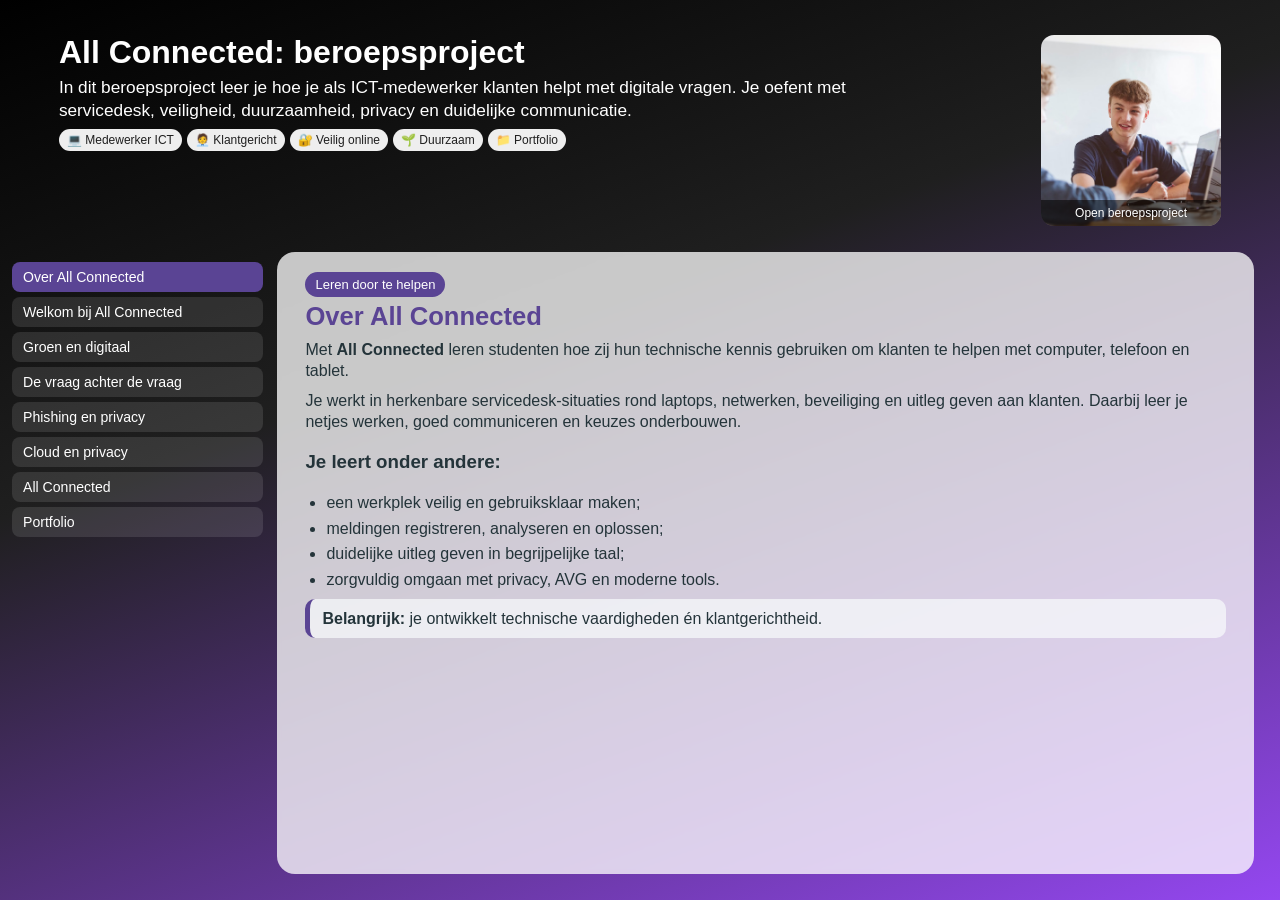
==== connectedberoepsproject.html @ 1dab3401 "Add files via upload" ====
<!DOCTYPE html>
<html lang="nl">
<head>
<meta charset="UTF-8">
<title>All Connected - Beroepsproject</title>
<link rel="stylesheet" href="style.css">
</head>
<body data-page="beroepsproject">
<div class="tab-wrapper">
  <section class="banner">
    <div class="banner-text">
      <h1>All Connected: beroepsproject</h1>
      <p>In dit beroepsproject leer je hoe je als ICT-medewerker klanten helpt met digitale vragen. Je oefent met servicedesk, veiligheid, duurzaamheid, privacy en duidelijke communicatie.</p>
      <div class="chips">
        <span>💻 Medewerker ICT</span>
        <span>🧑‍💼 Klantgericht</span>
        <span>🔐 Veilig online</span>
        <span>🌱 Duurzaam</span>
        <span>📁 Portfolio</span>
      </div>
    </div>
    <a class="banner-image-link" href="https://www.stichtingpraktijkleren.nl/ict/all-connected-30" target="_blank" rel="noopener">
      <img class="banner-image" src="[data-uri]" alt="All Connected beroepsproject">
      <span class="banner-caption">Open beroepsproject</span>
    </a>
  </section>

  <div class="tab-page">
    <div class="tab-menu">
      <button class="tab-button active" onclick="openTab(event, 'over')">Over All Connected</button>
      <button class="tab-button" onclick="openTab(event, 'welkom')">Welkom bij All Connected</button>
      <button class="tab-button" onclick="openTab(event, 'groen')">Groen en digitaal</button>
      <button class="tab-button" onclick="openTab(event, 'vraag')">De vraag achter de vraag</button>
      <button class="tab-button" onclick="openTab(event, 'phishing')">Phishing en privacy</button>
      <button class="tab-button" onclick="openTab(event, 'cloud')">Cloud en privacy</button>
      <button class="tab-button" onclick="openTab(event, 'mail')">All Connected</button>
      <button class="tab-button" onclick="openTab(event, 'portfolio')">Portfolio</button>
    </div>

    <div class="tab-content-area">
      <div id="over" class="tab-content active">
        <span class="badge">Leren door te helpen</span>
        <h2>Over All Connected</h2>
        <p>Met <strong>All Connected</strong> leren studenten hoe zij hun technische kennis gebruiken om klanten te helpen met computer, telefoon en tablet.</p>
        <p>Je werkt in herkenbare servicedesk-situaties rond laptops, netwerken, beveiliging en uitleg geven aan klanten. Daarbij leer je netjes werken, goed communiceren en keuzes onderbouwen.</p>
        <h3>Je leert onder andere:</h3>
        <ul>
          <li>een werkplek veilig en gebruiksklaar maken;</li>
          <li>meldingen registreren, analyseren en oplossen;</li>
          <li>duidelijke uitleg geven in begrijpelijke taal;</li>
          <li>zorgvuldig omgaan met privacy, AVG en moderne tools.</li>
        </ul>
        <p class="note"><strong>Belangrijk:</strong> je ontwikkelt technische vaardigheden én klantgerichtheid.</p>
      </div>

      <div id="welkom" class="tab-content">
        <span class="badge">Introductie</span>
        <h2>Welkom bij All Connected!</h2>
        <p>Je hebt een welkomstmail ontvangen van <strong>Sarah Rahma</strong>, de coördinator van All Connected.</p>
        <p>Lees de mail goed en ontdek wat All Connected doet en wat jouw rol binnen het ICT-punt is. Je gebruikt de informatie om professioneel te starten met je eerste opdracht.</p>
        <h3>Let op deze vragen:</h3>
        <ul>
          <li>Wie komen er langs bij het ICT-punt?</li>
          <li>Welke digitale vragen kunnen klanten hebben?</li>
          <li>Wat wordt er van jou verwacht?</li>
          <li>Hoe reageer je klantgericht?</li>
        </ul>
        <p class="info"><strong>Tip:</strong> maak korte aantekeningen voor je portfolio.</p>
      </div>

      <div id="groen" class="tab-content">
        <span class="badge">Duurzaam ICT-gebruik</span>
        <h2>Groen en digitaal</h2>
        <p>In het buurthuis is duurzaamheid een belangrijk thema. Oude telefoons, laptops en kabels worden vaak te snel weggegooid.</p>
        <p>Soms staan er nog persoonlijke gegevens op apparaten. Dat is onveilig én niet goed voor het milieu. Daarom kijk je naar hergebruik, reparatie en veilig inleveren.</p>
        <h3>Jouw opdracht:</h3>
        <ul>
          <li>onderzoek veilig hergebruik van apparaten;</li>
          <li>kijk hoe data veilig verwijderd wordt;</li>
          <li>bedenk duurzame adviezen voor de wijk.</li>
        </ul>
        <p class="note"><strong>Doel:</strong> laat zien hoe ICT groener en veiliger kan.</p>
      </div>

      <div id="vraag" class="tab-content">
        <span class="badge">Klantvraag analyseren</span>
        <h2>De vraag achter de vraag</h2>
        <p>Je hebt al geoefend met onderzoek doen en advies geven. Nu kijk je beter naar wat een klant echt nodig heeft.</p>
        <p>Soms klinkt een vraag simpel, maar zit er een andere hulpvraag achter. Door goed door te vragen voorkom je dat je te snel een verkeerde oplossing kiest.</p>
        <h3>Je oefent met:</h3>
        <ul>
          <li>goed luisteren en doorvragen;</li>
          <li>de echte hulpvraag herkennen;</li>
          <li>informatie kort samenvatten;</li>
          <li>een passende reactie geven.</li>
        </ul>
        <p class="info"><strong>Onthoud:</strong> niet alleen oplossen, maar ook helder uitleggen.</p>
      </div>

      <div id="phishing" class="tab-content">
        <span class="badge">Veilig online</span>
        <h2>Phishing en privacy</h2>
        <p>Je krijgt een nieuwe mail en onderzoekt of het bericht betrouwbaar is. Je kijkt kritisch naar afzender, links, taalgebruik en gevraagde gegevens.</p>
        <p>Klanten ontvangen geregeld verdachte e-mails, sms'jes of meldingen die gegevens of toegang proberen te krijgen.</p>
        <h3>Je let op:</h3>
        <ul>
          <li>kenmerken van phishing;</li>
          <li>betrouwbaarheid van afzender en links;</li>
          <li>zorgvuldig omgaan met persoonsgegevens;</li>
          <li>veilig advies voor de klant.</li>
        </ul>
        <p class="note"><strong>Belangrijk:</strong> deel nooit wachtwoorden of codes.</p>
      </div>

      <div id="cloud" class="tab-content">
        <span class="badge">Cloudopslag</span>
        <h2>Cloud en privacy</h2>
        <p>In het buurthuis komen vragen over de cloud, zoals: wat is het, waar staan bestanden en wie kan erbij?</p>
        <p>Je leert hoe je cloudopslag in eenvoudige taal uitlegt. Ook bespreek je wat klanten zelf kunnen doen om bestanden en accounts beter te beschermen.</p>
        <h3>Je onderzoekt:</h3>
        <ul>
          <li>wat cloudopslag is;</li>
          <li>welke privacy- en veiligheidsrisico's er zijn;</li>
          <li>hoe klanten veilig instellingen gebruiken;</li>
          <li>wat delen, synchroniseren en back-uppen betekent.</li>
        </ul>
        <p class="info"><strong>Tip:</strong> gebruik herkenbare voorbeelden zoals foto's op de telefoon.</p>
      </div>

      <div id="mail" class="tab-content">
        <span class="badge">Nieuwe melding</span>
        <h2>All Connected</h2>
        <p>Er staat weer een mailtje klaar. Lees de mail en bepaal wat de klant precies nodig heeft.</p>
        <p>Je oefent met het verwerken van een nieuwe melding en kiest de juiste vervolgstap. Daarbij let je op volledigheid, urgentie en een klantvriendelijke toon.</p>
        <h3>Werk stap voor stap:</h3>
        <ol>
          <li>lees de mail;</li>
          <li>noteer de kern;</li>
          <li>bepaal de hulpvraag;</li>
          <li>kies de juiste actie;</li>
          <li>formuleer een duidelijke reactie.</li>
        </ol>
      </div>

      <div id="portfolio" class="tab-content">
        <span class="badge">Bewijs verzamelen</span>
        <h2>Portfolio</h2>
        <p>Verzamel bewijs van wat je leert en maakt binnen het beroepsproject. Zo laat je zien hoe je werkt, welke keuzes je maakt en hoe je jezelf ontwikkelt.</p>
        <h3>Voorbeelden van bewijs:</h3>
        <ul>
          <li>aantekeningen van opdrachten;</li>
          <li>uitwerkingen van onderzoeken of adviezen;</li>
          <li>screenshots van resultaten;</li>
          <li>voorbeelden van klantreacties;</li>
          <li>een korte reflectie op je leerproces.</li>
        </ul>
        <p class="info"><strong>Tip:</strong> bewaar ook tussenstappen, niet alleen het eindresultaat.</p>
      </div>
    </div>
  </div>
</div>

<script>
function openTab(event, tabId) {
  document.querySelectorAll('.tab-content').forEach(function(content) {
    content.classList.remove('active');
  });
  document.querySelectorAll('.tab-button').forEach(function(button) {
    button.classList.remove('active');
  });
  document.getElementById(tabId).classList.add('active');
  event.currentTarget.classList.add('active');
}
</script>
</body>
</html>
---- style.css ----
/* ================================================================
   All Connected
   Dit bestand bevat alle vormgeving van de pagina's in deze map.
   ================================================================ */

:root {
  /* Kleur 01 – hoofdkleur: #9447F0 */
  --kleur-01: #9447F0;
  /* Kleur 02 – lichte accentkleur: #E5C7FE */
  --kleur-02: #E5C7FE;
  /* Kleur 03 – zacht accent: #D594FF */
  --kleur-03: #D594FF;
  /* Kleur 04 – donker accent: #5A4494 */
  --kleur-04: #5A4494;

  --hoofdkleur: var(--kleur-01);
  --donker-accent: var(--kleur-04);
  --ink: #101828;
  --muted: #475467;
  /* Neutrale transparante tekstvakken: geen gekleurde waas. */
  --glass: rgba(255, 255, 255, 0.64);
  --glass-strong: rgba(255, 255, 255, 0.76);
  --glass-border: rgba(255, 255, 255, 0.42);
  --shadow: 0 18px 46px rgba(0, 0, 0, 0.20);
  --radius-xl: 24px;
  --radius-lg: 20px;
  --radius-md: 16px;
}

* { box-sizing: border-box; }

html,
body {
  width: 100%;
  min-height: 100%;
  margin: 0;
  padding: 0;
  font-family: Arial, Helvetica, sans-serif;
  color: var(--ink);
  background: transparent;
}

body {
  display: grid;
  place-items: start center;
  overflow: hidden;
}

/* Het vaste Canvas-vlak van 1000 bij 500 pixels. */
.page-shell {
  width: min(1000px, 100vw);
  height: 500px;
  min-height: 0;
  position: relative;
  overflow: hidden;
  border-radius: var(--radius-xl);
  background:
    radial-gradient(circle at 18% 14%, color-mix(in srgb, var(--kleur-03) 23%, transparent) 0 14%, transparent 34%),
    radial-gradient(circle at 87% 88%, color-mix(in srgb, var(--kleur-01) 38%, transparent) 0 19%, transparent 44%),
    linear-gradient(160deg, #000000 0%, #1f1f1f 38%, var(--kleur-04) 68%, var(--kleur-01) 100%);
  box-shadow: var(--shadow);
}

.page-shell::before {
  content: "";
  position: absolute;
  inset: 0;
  background:
    linear-gradient(90deg, rgba(255,255,255,0.06) 0 1px, transparent 1px 80px),
    linear-gradient(0deg, rgba(255,255,255,0.04) 0 1px, transparent 1px 80px);
  opacity: 0.28;
  pointer-events: none;
}

.content-grid {
  position: relative;
  z-index: 1;
  height: 100%;
  display: grid;
  grid-template-columns: 1.08fr 0.92fr;
  gap: 22px;
  padding: 16px 22px;
}

.left-column,
.right-column { min-width: 0; }

.left-column {
  display: grid;
  grid-template-rows: auto 1fr;
  gap: 14px;
}

/* Halfdoorzichtige witte informatievakken. */
.glass-card {
  background: var(--glass);
  border: 1px solid var(--glass-border);
  border-radius: var(--radius-lg);
  box-shadow: 0 14px 34px rgba(0, 0, 0, 0.14);
  backdrop-filter: blur(10px) saturate(125%);
  -webkit-backdrop-filter: blur(10px) saturate(125%);
}

.assignment-card,
.outcome-card {
  padding: 18px 22px;
  border-left: 8px solid var(--hoofdkleur);
}

.pill {
  display: inline-flex;
  align-items: center;
  gap: 7px;
  width: fit-content;
  margin: 0 0 10px;
  padding: 6px 11px;
  border-radius: 999px;
  background: var(--glass-strong);
  color: var(--donker-accent);
  font-size: 12px;
  line-height: 1;
  font-weight: 800;
  letter-spacing: 0.01em;
  box-shadow: 0 2px 10px rgba(0,0,0,0.04);
}

.section-title {
  margin: 0 0 9px;
  font-size: 22px;
  line-height: 1.08;
  color: var(--ink);
  font-weight: 800;
  letter-spacing: -0.02em;
}

.body-text {
  margin: 0 0 14px;
  font-size: 14.5px;
  line-height: 1.36;
  color: #1f2937;
}

.tags {
  display: flex;
  flex-wrap: wrap;
  gap: 8px;
}

.tag {
  display: inline-flex;
  align-items: center;
  padding: 7px 12px;
  border-radius: 999px;
  background: rgba(255,255,255,0.82);
  border: 1px solid rgba(255,255,255,0.60);
  color: #111827;
  font-size: 12px;
  line-height: 1;
  font-weight: 700;
}

/* Rechterkolom met de drie linkknoppen. */
.right-column {
  display: flex;
  flex-direction: column;
  padding: 2px 0 0;
}

.section-heading {
  display: flex;
  align-items: center;
  gap: 12px;
  margin: 0 0 9px;
  color: #fff;
  font-size: 15px;
  line-height: 1.1;
  font-weight: 900;
  letter-spacing: -0.01em;
  text-shadow: 0 1px 4px rgba(0,0,0,0.35);
  white-space: nowrap;
}

.section-heading::after {
  content: "";
  display: block;
  height: 1px;
  flex: 1;
  background: linear-gradient(90deg, rgba(255,255,255,0.60), rgba(255,255,255,0.04));
}

.action-list {
  display: grid;
  gap: 10px;
  margin-bottom: 13px;
}

.action-card {
  display: grid;
  grid-template-columns: 58px 1fr 26px;
  align-items: center;
  gap: 12px;
  min-height: 82px;
  padding: 12px 18px 12px 16px;
  text-decoration: none;
  color: inherit;
  background: var(--glass);
  border: 1px solid var(--glass-border);
  border-left: 8px solid var(--hoofdkleur);
  border-radius: var(--radius-md);
  box-shadow: 0 12px 28px rgba(0, 0, 0, 0.13);
  backdrop-filter: blur(10px) saturate(125%);
  -webkit-backdrop-filter: blur(10px) saturate(125%);
  transition: transform 160ms ease, box-shadow 160ms ease, background 160ms ease;
}

.action-card:hover,
.action-card:focus-visible {
  transform: translateY(-2px);
  background: color-mix(in srgb, var(--kleur-02) 72%, white);
  box-shadow: 0 18px 38px rgba(0, 0, 0, 0.18);
  outline: none;
}

.icon-box {
  width: 50px;
  height: 50px;
  display: grid;
  place-items: center;
  border-radius: 15px;
  background: color-mix(in srgb, var(--kleur-02) 72%, white);
  color: var(--donker-accent);
  font-size: 22px;
  line-height: 1;
  font-weight: 900;
  box-shadow: inset 0 0 0 1px rgba(255,255,255,0.55);
}

.action-title {
  margin: 0 0 4px;
  font-size: 20px;
  line-height: 1.1;
  font-weight: 850;
  color: var(--ink);
  letter-spacing: -0.02em;
}

.action-desc {
  margin: 0;
  font-size: 13.5px;
  line-height: 1.26;
  color: var(--muted);
}

.arrow {
  color: var(--donker-accent);
  font-size: 23px;
  line-height: 1;
  text-align: right;
  font-weight: 900;
}

.project-card { min-height: 92px; }

/* Extra ruimte tussen Beroepsproject en Zelfbeoordeling. */
.self-review-card { margin-top: 18px; }

/*
   Menuachtergrond: alle lagen gebruiken alleen kleur 01 t/m 04.
   Pas de vier kleurvariabelen bovenaan aan om het hele verloop te wijzigen.
*/
.menu-page,
.menu-page .page-shell {
  min-height: 100vh;
  background:
    radial-gradient(120% 145% at -8% -30%, transparent 0 43%, color-mix(in srgb, var(--kleur-02) 52%, transparent) 43.4% 55%, transparent 55.4%),
    radial-gradient(118% 150% at -10% 105%, transparent 0 40%, color-mix(in srgb, var(--kleur-03) 38%, transparent) 40.4% 51%, transparent 51.4%),
    radial-gradient(145% 140% at 104% 105%, transparent 0 48%, color-mix(in srgb, var(--kleur-04) 56%, transparent) 48.4% 60%, transparent 60.4%),
    linear-gradient(to bottom right, var(--kleur-02) 0%, var(--kleur-03) 25%, var(--kleur-01) 48%, #1f1f1f 76%, #000000 100%);
}

.menu-page .page-shell {
  min-height: 0;
  box-shadow: none;
}

.menu-page .page-shell::before { background: none; }

/* =================================================================
   Fotopagina: de foto opent het menu in een halfdoorzichtige popup.
   ================================================================= */
.landing-page {
  min-height: 100vh;
  background: #1f1f1f;
}

.landing-shell {
  width: min(1000px, 100vw);
  height: min(500px, 100vh);
  overflow: hidden;
  border-radius: var(--radius-xl);
  box-shadow: var(--shadow);
}

.landing-link {
  position: relative;
  display: block;
  width: 100%;
  height: 100%;
  padding: 0;
  overflow: hidden;
  border: 0;
  background: #1f1f1f;
  color: #fff;
  cursor: pointer;
  text-align: left;
}

.landing-photo {
  display: block;
  width: 100%;
  height: 100%;
  object-fit: cover;
  transition: transform 300ms ease;
}

.landing-link:hover .landing-photo,
.landing-link:focus-visible .landing-photo { transform: scale(1.035); }

.landing-link:focus-visible { outline: 4px solid #fff; outline-offset: -8px; }

.landing-shade {
  position: absolute;
  inset: 0;
  background: transparent;
}

.landing-copy {
  position: absolute;
  left: clamp(24px, 5vw, 62px);
  bottom: clamp(26px, 6vw, 62px);
  display: grid;
  gap: 8px;
  max-width: 420px;
  font-size: clamp(15px, 2vw, 19px);
  font-weight: 700;
  line-height: 1.25;
  text-shadow: 0 2px 8px rgba(0, 0, 0, 0.48);
}

.landing-copy strong {
  font-size: clamp(32px, 5vw, 58px);
  line-height: 0.95;
  letter-spacing: -0.045em;
}

.landing-kicker {
  width: fit-content;
  padding: 6px 11px;
  border-radius: 999px;
  background: color-mix(in srgb, var(--kleur-01) 92%, transparent);
  font-size: 12px;
  font-weight: 900;
  letter-spacing: 0.04em;
  text-transform: uppercase;
}

.landing-copy b { font-size: 1.3em; }

/* Op een smal scherm wordt de startpagina onder elkaar gezet. */
@media (max-width: 760px) {
  body { overflow: auto; }

  .page-shell {
    width: 100%;
    height: auto;
    min-height: 0;
    border-radius: 0;
  }

  .content-grid {
    grid-template-columns: 1fr;
    height: auto;
    padding: 18px;
  }

  .landing-page { overflow: hidden; }

  .landing-shell {
    width: 100vw;
    height: 100vh;
    border-radius: 0;
  }
}

/* =================================================================
   Transparant popupvenster op de startpagina
   De startpagina blijft zichtbaar achter dit venster.
   ================================================================= */
.page-modal {
  position: fixed;
  z-index: 9999;
  inset: 0;
  display: none;
  align-items: center;
  justify-content: center;
  padding: 2.5vh 2.5vw;
  background: rgba(0, 0, 0, 0.22);
  backdrop-filter: blur(2px);
  -webkit-backdrop-filter: blur(2px);
}

.page-modal.is-open { display: flex; }

.page-modal__window {
  position: relative;
  width: 95vw;
  height: 95vh;
  overflow: hidden;
  border: 1px solid rgba(255, 255, 255, 0.78);
  border-radius: 22px;
  background: rgba(255, 255, 255, 0.92);
  box-shadow: 0 28px 80px rgba(0, 0, 0, 0.52);
  opacity: 0.92;
}

.page-modal__frame {
  display: block;
  width: 100%;
  height: 100%;
  border: 0;
  background: transparent;
}

.page-modal__close {
  position: absolute;
  z-index: 2;
  top: 12px;
  right: 14px;
  width: 40px;
  height: 40px;
  border: 1px solid rgba(255,255,255,0.86);
  border-radius: 50%;
  background: rgba(16, 24, 40, 0.82);
  color: #fff;
  font-size: 27px;
  line-height: 1;
  cursor: pointer;
  box-shadow: 0 4px 14px rgba(0,0,0,0.32);
}

.page-modal__close:hover,
.page-modal__close:focus-visible {
  background: var(--hoofdkleur);
  outline: 3px solid rgba(255,255,255,0.72);
  outline-offset: 2px;
}

/* =================================================================
   Gedeelde opmaak voor de pagina's in het popupvenster
   ================================================================= */
html,
body { min-height: 100%; }

body[data-page] {
  display: block;
  place-items: initial;
  width: 100%;
  height: 100vh;
  margin: 0;
  overflow: hidden;
  font-family: Arial, Helvetica, sans-serif;
  background: transparent;
}

body[data-page] * { box-sizing: border-box; }

body[data-page] .tab-wrapper {
  width: 100%;
  height: 100%;
  margin: 0;
  overflow: hidden;
  border-radius: 0;
  background: linear-gradient(160deg, #000000 0%, #1f1f1f 38%, var(--kleur-01) 100%);
}

body[data-page] .banner {
  height: 28%;
  padding: 3.8% 4.6% 2%;
  color: #fff;
}

body[data-page] .banner h1 {
  margin: 0 0 7px;
  color: #fff;
  font-size: clamp(24px, 2.5vw, 38px);
  line-height: 1.08;
}

body[data-page] .banner p {
  max-width: 870px;
  margin: 0;
  color: #fff;
  font-size: clamp(14px, 1.35vw, 19px);
  line-height: 1.34;
}

body[data-page] .chips {
  display: flex;
  flex-wrap: wrap;
  gap: 7px;
  margin-top: 11px;
}

body[data-page] .chips span {
  padding: 6px 11px;
  border-radius: 999px;
  background: rgba(255,255,255,0.93);
  color: #1f1f1f;
  font-size: clamp(11px, 1.08vw, 14px);
  white-space: nowrap;
}

/* Beroepsproject: compacte ellipsen zodat ze op één regel passen. */
body[data-page="beroepsproject"] .chips { gap: 5px; margin-top: 7px; }
body[data-page="beroepsproject"] .chips span {
  padding: 4px 8px;
  font-size: clamp(10px, 0.94vw, 12px);
}

body[data-page] .tab-page {
  display: flex;
  gap: 14px;
  height: 72%;
  padding: 0 2% 2% 0;
  overflow: hidden;
}

body[data-page] .tab-menu {
  flex: 0 0 21%;
  width: 21%;
  padding: 10px 0 10px 12px;
  overflow-y: auto;
}

body[data-page] .tab-button {
  display: block;
  width: 100%;
  margin: 0 0 5px;
  padding: 7px 11px;
  border: 0;
  border-radius: 8px;
  background: rgba(255,255,255,0.11);
  color: #fff;
  text-align: left;
  font-size: clamp(11px, 1.1vw, 15px);
  line-height: 1.14;
  cursor: pointer;
}

body[data-page] .tab-button:hover,
body[data-page] .tab-button.active {
  background: var(--kleur-04);
  color: #fff;
}

body[data-page] .tab-content-area {
  flex: 1 1 auto;
  min-width: 0;
  height: 100%;
  padding: 20px 28px;
  overflow-y: auto;
  border-radius: 18px;
  background: rgba(255,255,255,0.76);
  color: #24343a;
  backdrop-filter: blur(2px);
}

/* Zelfbeoordeling: maak ruimte onder de ellipsen. */
body[data-page="zelfbeoordeling"] .banner { height: 31%; }
body[data-page="zelfbeoordeling"] .tab-page { height: 69%; }
body[data-page="zelfbeoordeling"] .tab-content-area { overflow-y: hidden; }

body[data-page] .tab-content { display: none; }
body[data-page] .tab-content.active { display: block; }

body[data-page] .tab-content h2 {
  margin: 0 0 8px;
  color: var(--kleur-04);
  font-size: clamp(22px, 2vw, 30px);
}

body[data-page] .tab-content p,
body[data-page] .tab-content li {
  color: #24343a;
  font-size: clamp(13px, 1.25vw, 17px);
  line-height: 1.34;
}

body[data-page] .tab-content p { margin: 0 0 8px; }
body[data-page] .tab-content ul,
body[data-page] .tab-content ol { margin: 5px 0 9px 21px; padding: 0; }
body[data-page] .tab-content li { margin-bottom: 4px; }

body[data-page] .note,
body[data-page] .info {
  margin: 9px 0;
  padding: 9px 12px;
  border-left: 5px solid var(--kleur-04);
  border-radius: 10px;
  background: rgba(247,250,251,0.74);
}

body[data-page] .badge {
  display: inline-block;
  margin-bottom: 5px;
  padding: 5px 10px;
  border-radius: 999px;
  background: var(--kleur-04);
  color: #fff;
  font-size: 13px;
}

body[data-page] .action-link,
body[data-page] .resource-link,
body[data-page] .helper-button {
  display: inline-block;
  margin: 4px 6px 4px 0;
  padding: 8px 14px;
  border-radius: 999px;
  background: var(--kleur-04);
  color: #fff;
  text-decoration: none;
  font-weight: 700;
  font-size: 14px;
}

body[data-page] .action-link:hover,
body[data-page] .resource-link:hover,
body[data-page] .helper-button:hover {
  background: var(--kleur-03);
  color: #1f1f1f;
}

/* Extra onderdelen van de dagtakenpagina. */
body[data-page="dagtaken"] .banner { height: 25%; padding-top: 2.2%; }
body[data-page="dagtaken"] .tab-page { height: 75%; }
body[data-page="dagtaken"] .banner-row,
body[data-page="dagtaken"] .helper-row {
  display: flex;
  align-items: center;
  gap: 12px;
}

body[data-page="dagtaken"] .banner-text { flex: 0 0 auto; }
body[data-page="dagtaken"] .task-picker {
  flex: 0 0 340px;
  min-width: 0;
  margin-right: 56px;
}
body[data-page="dagtaken"] .task-picker select {
  width: 100%;
  padding: 9px 14px;
  border: 2px solid rgba(255,255,255,0.95);
  border-radius: 999px;
  background: var(--kleur-02);
  color: #1f1f1f;
  font-weight: 700;
}

body[data-page="dagtaken"] .helper-row { justify-content: space-between; margin-top: 8px; }
body[data-page="dagtaken"] .helper-row .chips { margin-top: 0; }
body[data-page="dagtaken"] .helper-button { white-space: nowrap; }
body[data-page="dagtaken"] .research-grid { display: grid; grid-template-columns: repeat(3, 1fr); gap: 9px; margin: 7px 0; }
body[data-page="dagtaken"] .research-card { padding: 9px; border-left: 4px solid var(--kleur-04); border-radius: 10px; background: rgba(247,250,251,0.82); }
body[data-page="dagtaken"] .research-card strong,
body[data-page="dagtaken"] .research-log strong { color: var(--kleur-04); }
body[data-page="dagtaken"] .research-log { display: grid; grid-template-columns: 130px 1fr; gap: 7px 10px; padding: 9px 10px; border-radius: 10px; background: rgba(255,255,255,0.58); }

/* Extra onderdeel van de beroepsprojectpagina. */
body[data-page="beroepsproject"] .banner { display: flex; gap: 22px; padding-top: 2.7%; }
body[data-page="beroepsproject"] .banner-text { flex: 1 1 auto; min-width: 0; }
body[data-page="beroepsproject"] .banner-image-link { position: relative; flex: 0 0 180px; height: 100%; overflow: hidden; border-radius: 13px; color: #fff; text-decoration: none; }
body[data-page="beroepsproject"] .banner-image { width: 100%; height: 100%; object-fit: cover; display: block; }
body[data-page="beroepsproject"] .banner-caption { position: absolute; right: 0; bottom: 0; left: 0; padding: 6px; background: rgba(0,0,0,0.55); text-align: center; font-size: 12px; }

@media (max-width: 760px) {
  .page-modal { padding: 2.5vh 2.5vw; }
  .page-modal__window { width: 95vw; height: 95vh; border-radius: 14px; }
  body[data-page] .banner { height: 31%; }
  body[data-page] .tab-page { height: 69%; }
  body[data-page] .tab-menu { flex-basis: 29%; width: 29%; }
  body[data-page] .tab-content-area { padding: 14px; }
  body[data-page="dagtaken"] .banner { height: 30%; }
  body[data-page="dagtaken"] .tab-page { height: 70%; }
  body[data-page="dagtaken"] .banner-row { align-items: flex-start; flex-direction: column; gap: 5px; }
  body[data-page="dagtaken"] .task-picker { flex: 1 1 auto; width: 100%; min-width: 0; margin-right: 0; }
  body[data-page="dagtaken"] .helper-row .chips { display: none; }
  body[data-page="beroepsproject"] .banner-image-link { display: none; }
}
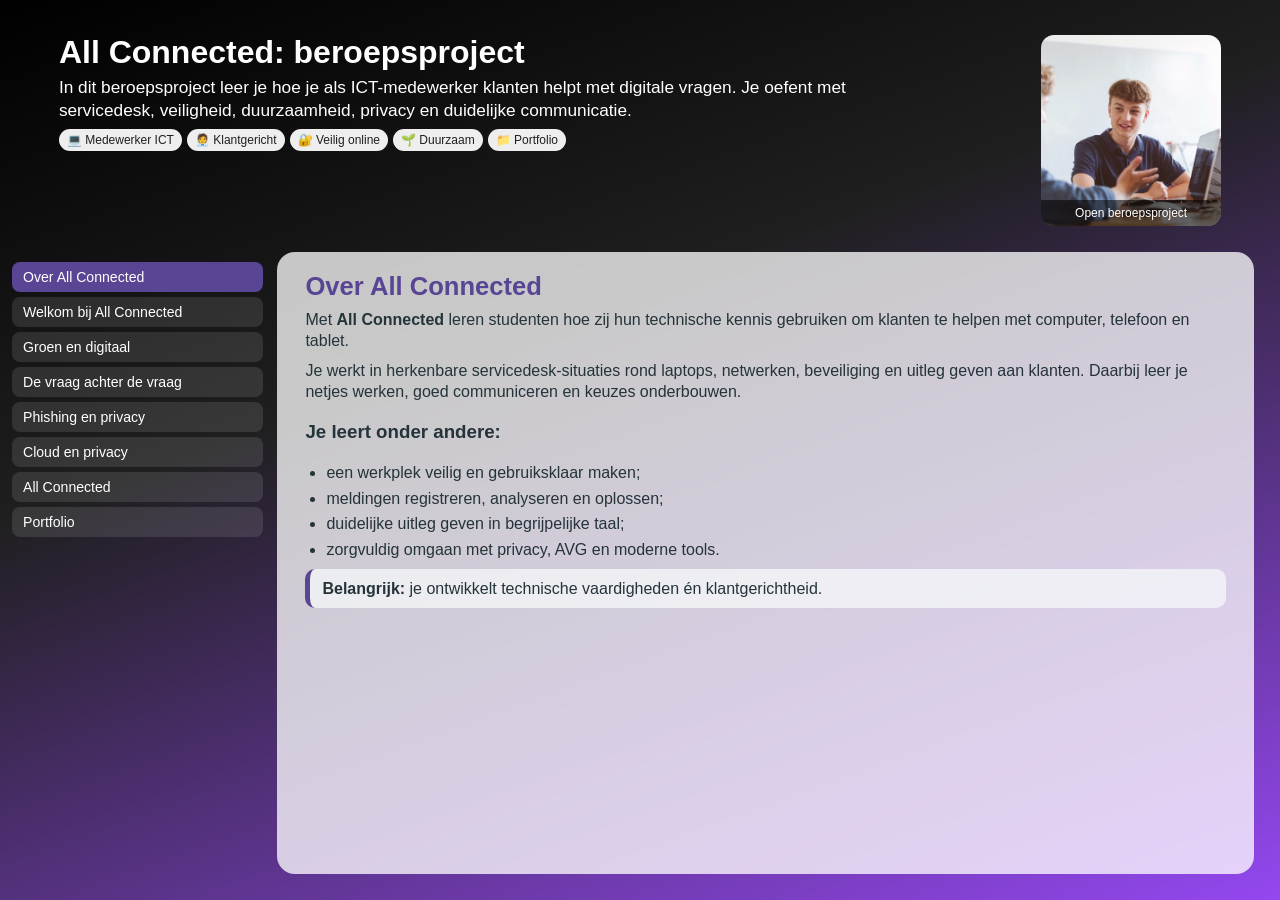
==== commit 8f7f7812: "Add files via upload" ====
--- a/connectedberoepsproject.html
+++ b/connectedberoepsproject.html
@@ -39,7 +39,6 @@
 
     <div class="tab-content-area">
       <div id="over" class="tab-content active">
-        <span class="badge">Leren door te helpen</span>
         <h2>Over All Connected</h2>
         <p>Met <strong>All Connected</strong> leren studenten hoe zij hun technische kennis gebruiken om klanten te helpen met computer, telefoon en tablet.</p>
         <p>Je werkt in herkenbare servicedesk-situaties rond laptops, netwerken, beveiliging en uitleg geven aan klanten. Daarbij leer je netjes werken, goed communiceren en keuzes onderbouwen.</p>
@@ -54,7 +53,6 @@
       </div>
 
       <div id="welkom" class="tab-content">
-        <span class="badge">Introductie</span>
         <h2>Welkom bij All Connected!</h2>
         <p>Je hebt een welkomstmail ontvangen van <strong>Sarah Rahma</strong>, de coördinator van All Connected.</p>
         <p>Lees de mail goed en ontdek wat All Connected doet en wat jouw rol binnen het ICT-punt is. Je gebruikt de informatie om professioneel te starten met je eerste opdracht.</p>
@@ -69,7 +67,6 @@
       </div>
 
       <div id="groen" class="tab-content">
-        <span class="badge">Duurzaam ICT-gebruik</span>
         <h2>Groen en digitaal</h2>
         <p>In het buurthuis is duurzaamheid een belangrijk thema. Oude telefoons, laptops en kabels worden vaak te snel weggegooid.</p>
         <p>Soms staan er nog persoonlijke gegevens op apparaten. Dat is onveilig én niet goed voor het milieu. Daarom kijk je naar hergebruik, reparatie en veilig inleveren.</p>
@@ -83,7 +80,6 @@
       </div>
 
       <div id="vraag" class="tab-content">
-        <span class="badge">Klantvraag analyseren</span>
         <h2>De vraag achter de vraag</h2>
         <p>Je hebt al geoefend met onderzoek doen en advies geven. Nu kijk je beter naar wat een klant echt nodig heeft.</p>
         <p>Soms klinkt een vraag simpel, maar zit er een andere hulpvraag achter. Door goed door te vragen voorkom je dat je te snel een verkeerde oplossing kiest.</p>
@@ -98,7 +94,6 @@
       </div>
 
       <div id="phishing" class="tab-content">
-        <span class="badge">Veilig online</span>
         <h2>Phishing en privacy</h2>
         <p>Je krijgt een nieuwe mail en onderzoekt of het bericht betrouwbaar is. Je kijkt kritisch naar afzender, links, taalgebruik en gevraagde gegevens.</p>
         <p>Klanten ontvangen geregeld verdachte e-mails, sms'jes of meldingen die gegevens of toegang proberen te krijgen.</p>
@@ -113,7 +108,6 @@
       </div>
 
       <div id="cloud" class="tab-content">
-        <span class="badge">Cloudopslag</span>
         <h2>Cloud en privacy</h2>
         <p>In het buurthuis komen vragen over de cloud, zoals: wat is het, waar staan bestanden en wie kan erbij?</p>
         <p>Je leert hoe je cloudopslag in eenvoudige taal uitlegt. Ook bespreek je wat klanten zelf kunnen doen om bestanden en accounts beter te beschermen.</p>
@@ -128,7 +122,6 @@
       </div>
 
       <div id="mail" class="tab-content">
-        <span class="badge">Nieuwe melding</span>
         <h2>All Connected</h2>
         <p>Er staat weer een mailtje klaar. Lees de mail en bepaal wat de klant precies nodig heeft.</p>
         <p>Je oefent met het verwerken van een nieuwe melding en kiest de juiste vervolgstap. Daarbij let je op volledigheid, urgentie en een klantvriendelijke toon.</p>
@@ -143,7 +136,6 @@
       </div>
 
       <div id="portfolio" class="tab-content">
-        <span class="badge">Bewijs verzamelen</span>
         <h2>Portfolio</h2>
         <p>Verzamel bewijs van wat je leert en maakt binnen het beroepsproject. Zo laat je zien hoe je werkt, welke keuzes je maakt en hoe je jezelf ontwikkelt.</p>
         <h3>Voorbeelden van bewijs:</h3>
--- a/style.css
+++ b/style.css
@@ -264,6 +264,27 @@
 /* Extra ruimte tussen Beroepsproject en Zelfbeoordeling. */
 .self-review-card { margin-top: 18px; }
 
+/* All Connected heeft één extra menu-item; de vijf links blijven rechts passen. */
+.all-connected-menu .action-list { gap: 7px; margin-bottom: 10px; }
+.all-connected-menu .action-card {
+  grid-template-columns: 43px 1fr 20px;
+  gap: 9px;
+  min-height: 60px;
+  padding: 8px 14px 8px 12px;
+  border-left-width: 6px;
+}
+.all-connected-menu .icon-box {
+  width: 38px;
+  height: 38px;
+  border-radius: 12px;
+  font-size: 16px;
+}
+.all-connected-menu .action-title { margin-bottom: 2px; font-size: 16px; }
+.all-connected-menu .action-desc { font-size: 11.5px; }
+.all-connected-menu .arrow { font-size: 19px; }
+.all-connected-menu .project-card { min-height: 64px; }
+.all-connected-menu .self-review-card { margin-top: 11px; }
+
 /*
    Menuachtergrond: alle lagen gebruiken alleen kleur 01 t/m 04.
    Pas de vier kleurvariabelen bovenaan aan om het hele verloop te wijzigen.
@@ -368,7 +389,8 @@
 
 /* Op een smal scherm wordt de startpagina onder elkaar gezet. */
 @media (max-width: 760px) {
-  body { overflow: auto; }
+  /* Ook op kleinere schermen mogen geen scrollbalken verschijnen. */
+  body { overflow: hidden; }
 
   .page-shell {
     width: 100%;
@@ -539,7 +561,7 @@
   flex: 0 0 21%;
   width: 21%;
   padding: 10px 0 10px 12px;
-  overflow-y: auto;
+  overflow-y: hidden;
 }
 
 body[data-page] .tab-button {
@@ -568,7 +590,7 @@
   min-width: 0;
   height: 100%;
   padding: 20px 28px;
-  overflow-y: auto;
+  overflow-y: hidden;
   border-radius: 18px;
   background: rgba(255,255,255,0.76);
   color: #24343a;
@@ -653,9 +675,9 @@
 
 body[data-page="dagtaken"] .banner-text { flex: 0 0 auto; }
 body[data-page="dagtaken"] .task-picker {
-  flex: 0 0 340px;
+  flex: 0 0 280px;
   min-width: 0;
-  margin-right: 56px;
+  margin-right: 0;
 }
 body[data-page="dagtaken"] .task-picker select {
   width: 100%;
@@ -697,3 +719,12 @@
   body[data-page="dagtaken"] .helper-row .chips { display: none; }
   body[data-page="beroepsproject"] .banner-image-link { display: none; }
 }
+
+/* LinkedIn: menu en tekstvak hoger én met meer ruimte, zonder scrollbalken. */
+body[data-page="linked"] .banner { height: calc(28% + 30px); }
+body[data-page="linked"] .tab-page { height: calc(72% - 30px); }
+body[data-page="linked"] .tab-menu .tab-button { margin-bottom: 3px; }
+
+/* Dagtaken: menu en tekstvak iets hoger, met meer ruimte voor de inhoud. */
+body[data-page="dagtaken"] .banner { height: calc(25% + 30px); }
+body[data-page="dagtaken"] .tab-page { height: calc(75% - 30px); }
